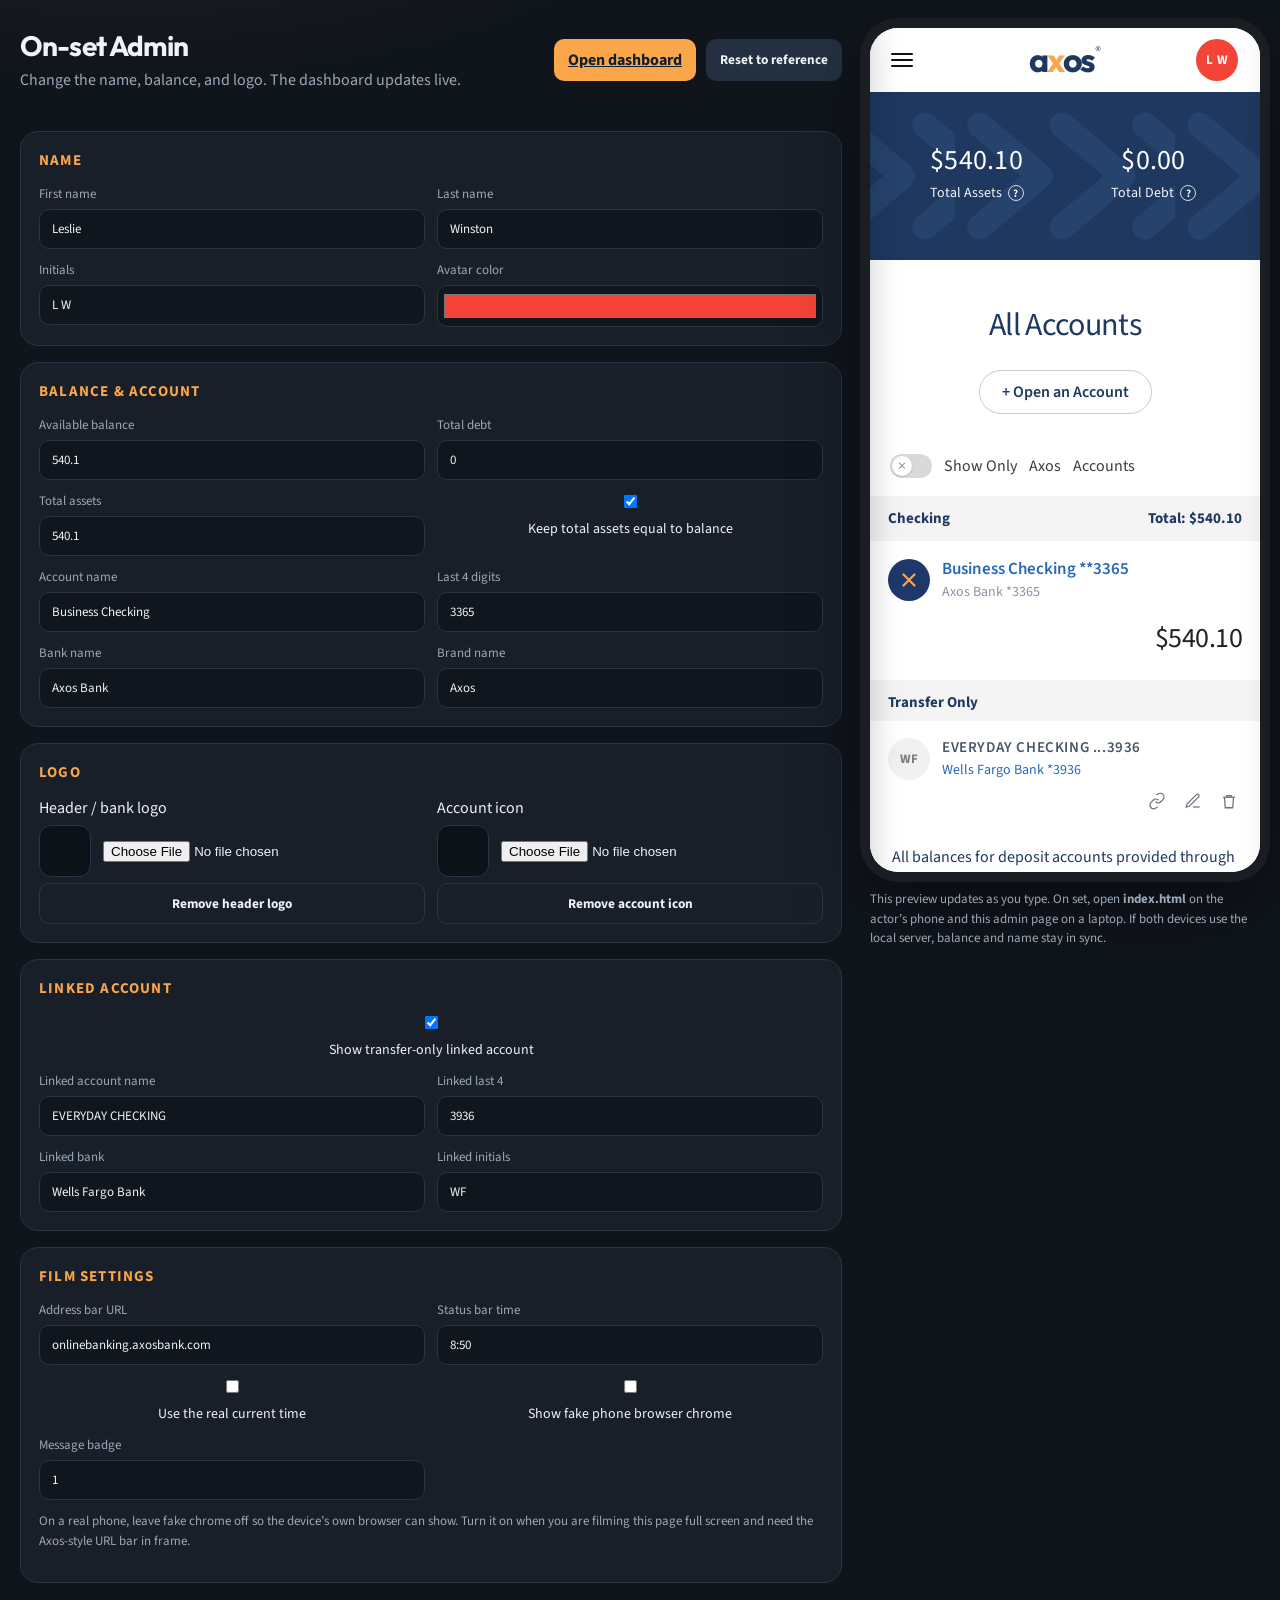
==== admin.html @ f8be7ba6 "Add film-prop banking dashboard with live admin controls Recreate the mobile online-banking dashboar" ====
<!DOCTYPE html>
<html lang="en">
  <head>
    <meta charset="UTF-8" />
    <meta name="viewport" content="width=device-width, initial-scale=1" />
    <title>On-set Admin</title>
    <link rel="stylesheet" href="css/admin.css" />
  </head>
  <body>
    <main class="admin">
      <section>
        <div class="brand">
          <div>
            <h1>On-set Admin</h1>
            <p>Change the name, balance, and logo. The dashboard updates live.</p>
          </div>
          <div class="actions">
            <a class="btn" href="index.html">Open dashboard</a>
            <button class="btn secondary" id="resetBtn" type="button">Reset to reference</button>
          </div>
        </div>
        <div class="status" id="status"></div>

        <form class="panel" id="adminForm">
          <h2>Name</h2>
          <div class="grid">
            <label class="field">
              First name
              <input name="firstName" type="text" autocomplete="off" />
            </label>
            <label class="field">
              Last name
              <input name="lastName" type="text" autocomplete="off" />
            </label>
            <label class="field">
              Initials
              <input name="initials" type="text" autocomplete="off" />
            </label>
            <label class="field">
              Avatar color
              <input name="avatarColor" type="color" />
            </label>
          </div>
        </form>

        <div class="panel">
          <h2>Balance &amp; account</h2>
          <div class="grid" id="accountFields">
            <label class="field">
              Available balance
              <input name="balance" type="number" step="0.01" />
            </label>
            <label class="field">
              Total debt
              <input name="totalDebt" type="number" step="0.01" />
            </label>
            <label class="field">
              Total assets
              <input name="totalAssets" type="number" step="0.01" />
            </label>
            <label class="check field">
              <input name="syncAssetsToBalance" type="checkbox" />
              Keep total assets equal to balance
            </label>
            <label class="field">
              Account name
              <input name="accountName" type="text" />
            </label>
            <label class="field">
              Last 4 digits
              <input name="last4" type="text" maxlength="4" />
            </label>
            <label class="field">
              Bank name
              <input name="bankName" type="text" />
            </label>
            <label class="field">
              Brand name
              <input name="brandName" type="text" />
            </label>
          </div>
        </div>

        <div class="panel">
          <h2>Logo</h2>
          <div class="grid">
            <div class="field">
              Header / bank logo
              <div class="logo-row">
                <div class="logo-preview"><img id="bankLogoPreview" alt="" /></div>
                <input id="bankLogoFile" type="file" accept="image/*" />
              </div>
              <button class="btn ghost" type="button" id="clearBankLogo">Remove header logo</button>
            </div>
            <div class="field">
              Account icon
              <div class="logo-row">
                <div class="logo-preview"><img id="accountLogoPreview" alt="" /></div>
                <input id="accountLogoFile" type="file" accept="image/*" />
              </div>
              <button class="btn ghost" type="button" id="clearAccountLogo">Remove account icon</button>
            </div>
          </div>
        </div>

        <div class="panel">
          <h2>Linked account</h2>
          <div class="grid">
            <label class="check field full">
              <input name="showLinkedAccount" type="checkbox" />
              Show transfer-only linked account
            </label>
            <label class="field">
              Linked account name
              <input name="linkedName" type="text" />
            </label>
            <label class="field">
              Linked last 4
              <input name="linkedLast4" type="text" maxlength="4" />
            </label>
            <label class="field">
              Linked bank
              <input name="linkedBank" type="text" />
            </label>
            <label class="field">
              Linked initials
              <input name="linkedInitials" type="text" maxlength="4" />
            </label>
          </div>
        </div>

        <div class="panel">
          <h2>Film settings</h2>
          <div class="grid">
            <label class="field">
              Address bar URL
              <input name="browserUrl" type="text" />
            </label>
            <label class="field">
              Status bar time
              <input name="clockTime" type="text" />
            </label>
            <label class="check field">
              <input name="useLiveClock" type="checkbox" />
              Use the real current time
            </label>
            <label class="check field">
              <input name="showBrowserChrome" type="checkbox" />
              Show fake phone browser chrome
            </label>
            <label class="field">
              Message badge
              <input name="messageCount" type="number" min="0" step="1" />
            </label>
          </div>
          <p class="hint">
            On a real phone, leave fake chrome off so the device’s own browser can show. Turn it on when you are filming this page full screen and need the Axos-style URL bar in frame.
          </p>
        </div>
      </section>

      <aside class="preview-wrap">
        <iframe id="preview" src="index.html" title="Live dashboard preview"></iframe>
        <p class="hint">
          This preview updates as you type. On set, open <strong>index.html</strong> on the actor’s phone and this admin page on a laptop. If both devices use the local server, balance and name stay in sync.
        </p>
      </aside>
    </main>
    <script src="js/store.js"></script>
    <script src="js/admin.js"></script>
  </body>
</html>
---- css/admin.css ----
@font-face {
  font-family: "Source Sans 3";
  src: url("../fonts/source-sans-3-400.woff2") format("woff2");
  font-weight: 400;
  font-style: normal;
  font-display: swap;
}

@font-face {
  font-family: "Source Sans 3";
  src: url("../fonts/source-sans-3-600.woff2") format("woff2");
  font-weight: 600;
  font-style: normal;
  font-display: swap;
}

@font-face {
  font-family: "Source Sans 3";
  src: url("../fonts/source-sans-3-700.woff2") format("woff2");
  font-weight: 700;
  font-style: normal;
  font-display: swap;
}

@font-face {
  font-family: "Outfit";
  src: url("../fonts/outfit-700.woff2") format("woff2");
  font-weight: 700;
  font-style: normal;
  font-display: swap;
}

:root {
  --bg: #10151c;
  --panel: #181f29;
  --line: #2a3442;
  --text: #eef3f8;
  --muted: #9aa8b8;
  --gold: #fba64b;
  --navy: #1f3860;
  --danger: #ef5a4a;
}

* {
  box-sizing: border-box;
}

html,
body {
  margin: 0;
  min-height: 100%;
}

body {
  font-family: "Source Sans 3", sans-serif;
  background:
    radial-gradient(1200px 500px at 10% -10%, rgba(251, 166, 75, 0.08), transparent 50%),
    var(--bg);
  color: var(--text);
}

.admin {
  max-width: 1280px;
  margin: 0 auto;
  padding: 28px 20px 64px;
  display: grid;
  grid-template-columns: minmax(0, 1fr) 390px;
  gap: 28px;
  align-items: start;
}

.brand {
  display: flex;
  align-items: center;
  justify-content: space-between;
  gap: 16px;
  margin-bottom: 22px;
}

.brand h1 {
  margin: 0;
  font-family: Outfit, sans-serif;
  font-size: 28px;
  letter-spacing: -0.03em;
}

.brand p {
  margin: 6px 0 0;
  color: var(--muted);
}

.actions {
  display: flex;
  flex-wrap: wrap;
  gap: 10px;
}

.btn {
  border: 0;
  border-radius: 10px;
  padding: 10px 14px;
  font-weight: 700;
  cursor: pointer;
  font-family: inherit;
  color: #102033;
  background: var(--gold);
}

.btn.secondary {
  background: #243041;
  color: var(--text);
}

.btn.ghost {
  background: transparent;
  color: var(--text);
  border: 1px solid var(--line);
}

.btn.danger {
  background: transparent;
  color: var(--danger);
  border: 1px solid #5a2a24;
}

.panel {
  background: var(--panel);
  border: 1px solid var(--line);
  border-radius: 18px;
  padding: 18px;
  margin-bottom: 16px;
}

.panel h2 {
  margin: 0 0 14px;
  font-size: 15px;
  letter-spacing: 0.08em;
  text-transform: uppercase;
  color: var(--gold);
}

.grid {
  display: grid;
  grid-template-columns: 1fr 1fr;
  gap: 12px;
}

.field {
  display: flex;
  flex-direction: column;
  gap: 6px;
}

.field.full {
  grid-column: 1 / -1;
}

label {
  font-size: 13px;
  color: var(--muted);
}

input[type="text"],
input[type="number"],
input[type="color"] {
  width: 100%;
  background: #10161e;
  border: 1px solid var(--line);
  color: var(--text);
  border-radius: 10px;
  padding: 10px 12px;
  font: inherit;
}

input[type="color"] {
  height: 42px;
  padding: 4px;
}

.check {
  display: flex;
  align-items: center;
  gap: 8px;
  color: var(--text);
  font-size: 14px;
}

.logo-row {
  display: flex;
  align-items: center;
  gap: 12px;
}

.logo-preview {
  width: 52px;
  height: 52px;
  border-radius: 12px;
  background: #0d1218;
  border: 1px solid var(--line);
  display: flex;
  align-items: center;
  justify-content: center;
  overflow: hidden;
}

.logo-preview img {
  max-width: 100%;
  max-height: 100%;
}

.status {
  color: var(--muted);
  font-size: 13px;
  min-height: 18px;
}

.preview-wrap {
  position: sticky;
  top: 20px;
}

.preview-wrap iframe {
  width: 390px;
  height: 844px;
  border: 0;
  border-radius: 28px;
  background: #fff;
  box-shadow:
    0 0 0 10px #1a1d21,
    0 30px 80px rgba(0, 0, 0, 0.45);
}

.hint {
  color: var(--muted);
  font-size: 13px;
  line-height: 1.5;
  margin-top: 12px;
}

@media (max-width: 980px) {
  .admin {
    grid-template-columns: 1fr;
  }

  .preview-wrap {
    position: static;
    display: none;
  }

  .grid {
    grid-template-columns: 1fr;
  }
}
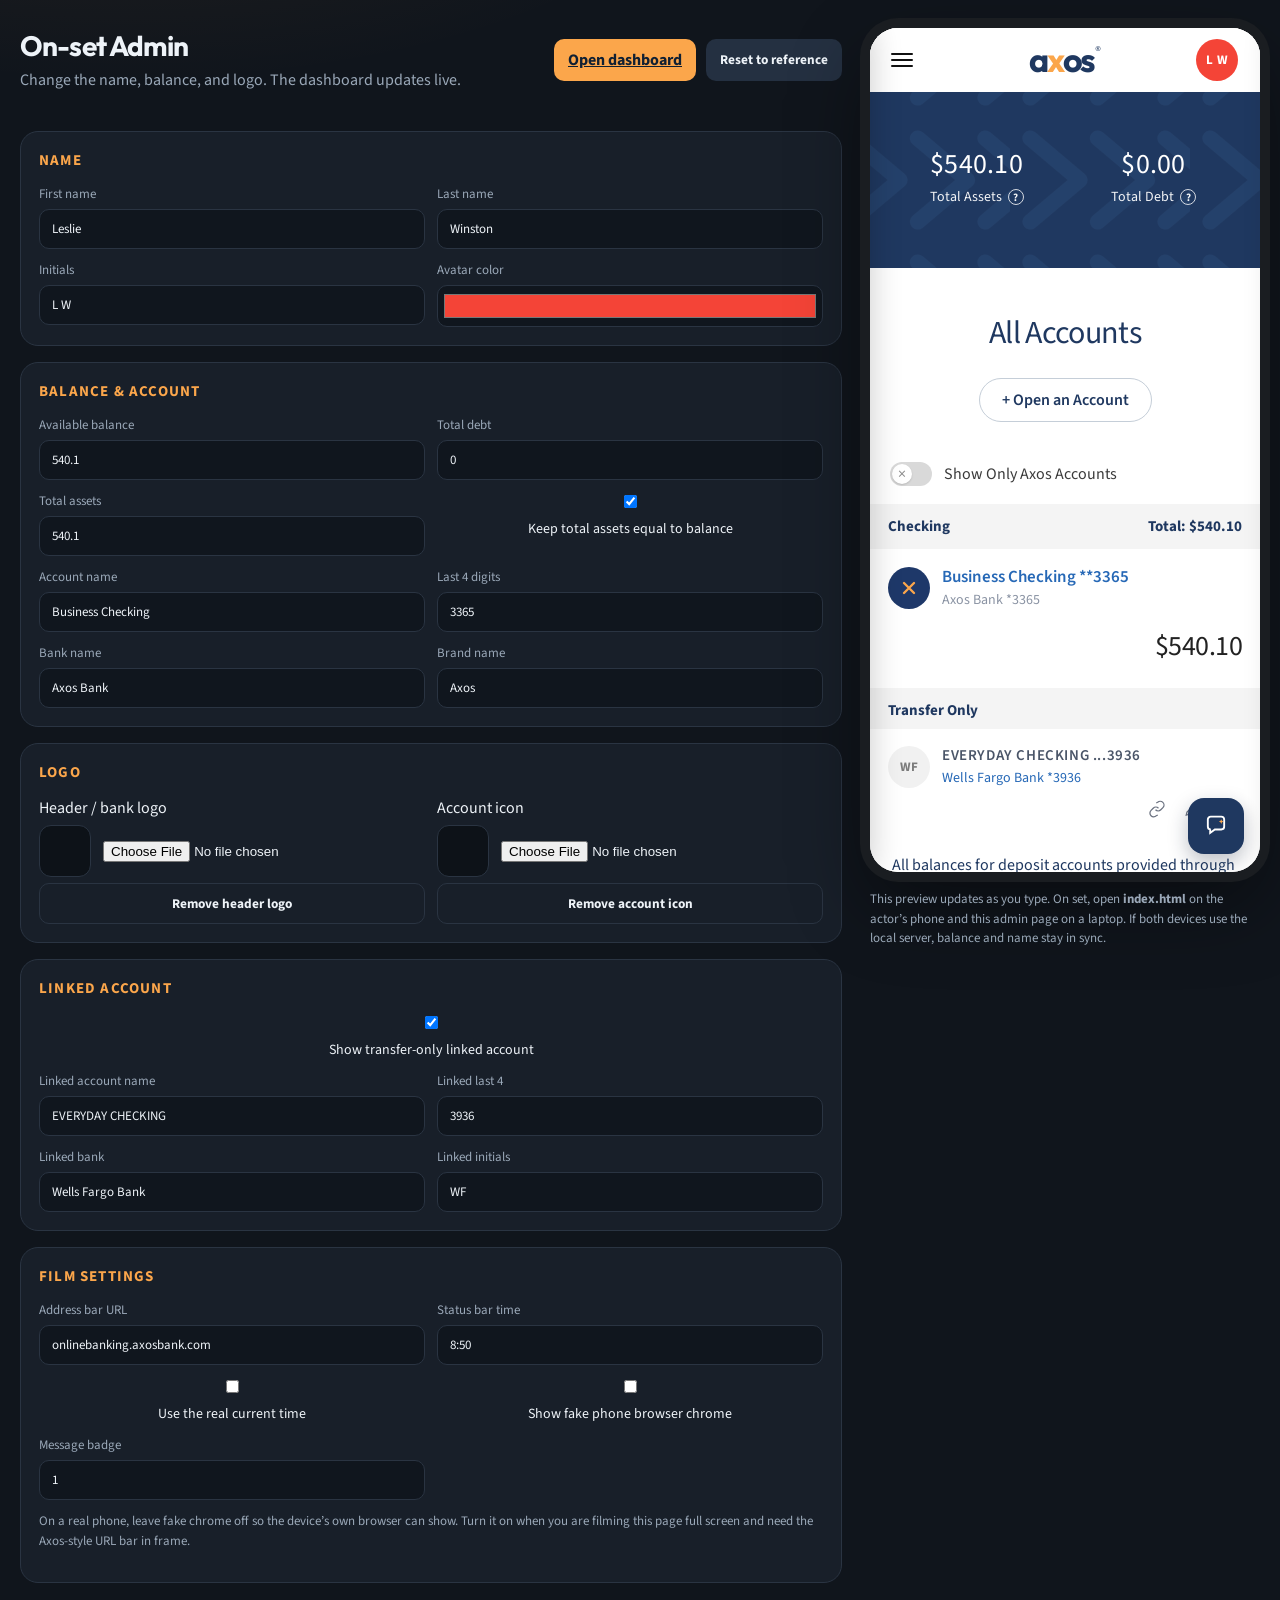
==== commit cad20b32: "Add Vercel config and hosted font loading Prepare the film-prop dashboard for a public Vercel deploy" ====
--- a/admin.html
+++ b/admin.html
@@ -4,6 +4,9 @@
     <meta charset="UTF-8" />
     <meta name="viewport" content="width=device-width, initial-scale=1" />
     <title>On-set Admin</title>
+    <link rel="preconnect" href="https://fonts.googleapis.com" />
+    <link rel="preconnect" href="https://fonts.gstatic.com" crossorigin />
+    <link href="https://fonts.googleapis.com/css2?family=Outfit:wght@600;700&family=Source+Sans+3:wght@400;600;700&display=swap" rel="stylesheet" />
     <link rel="stylesheet" href="css/admin.css" />
   </head>
   <body>
